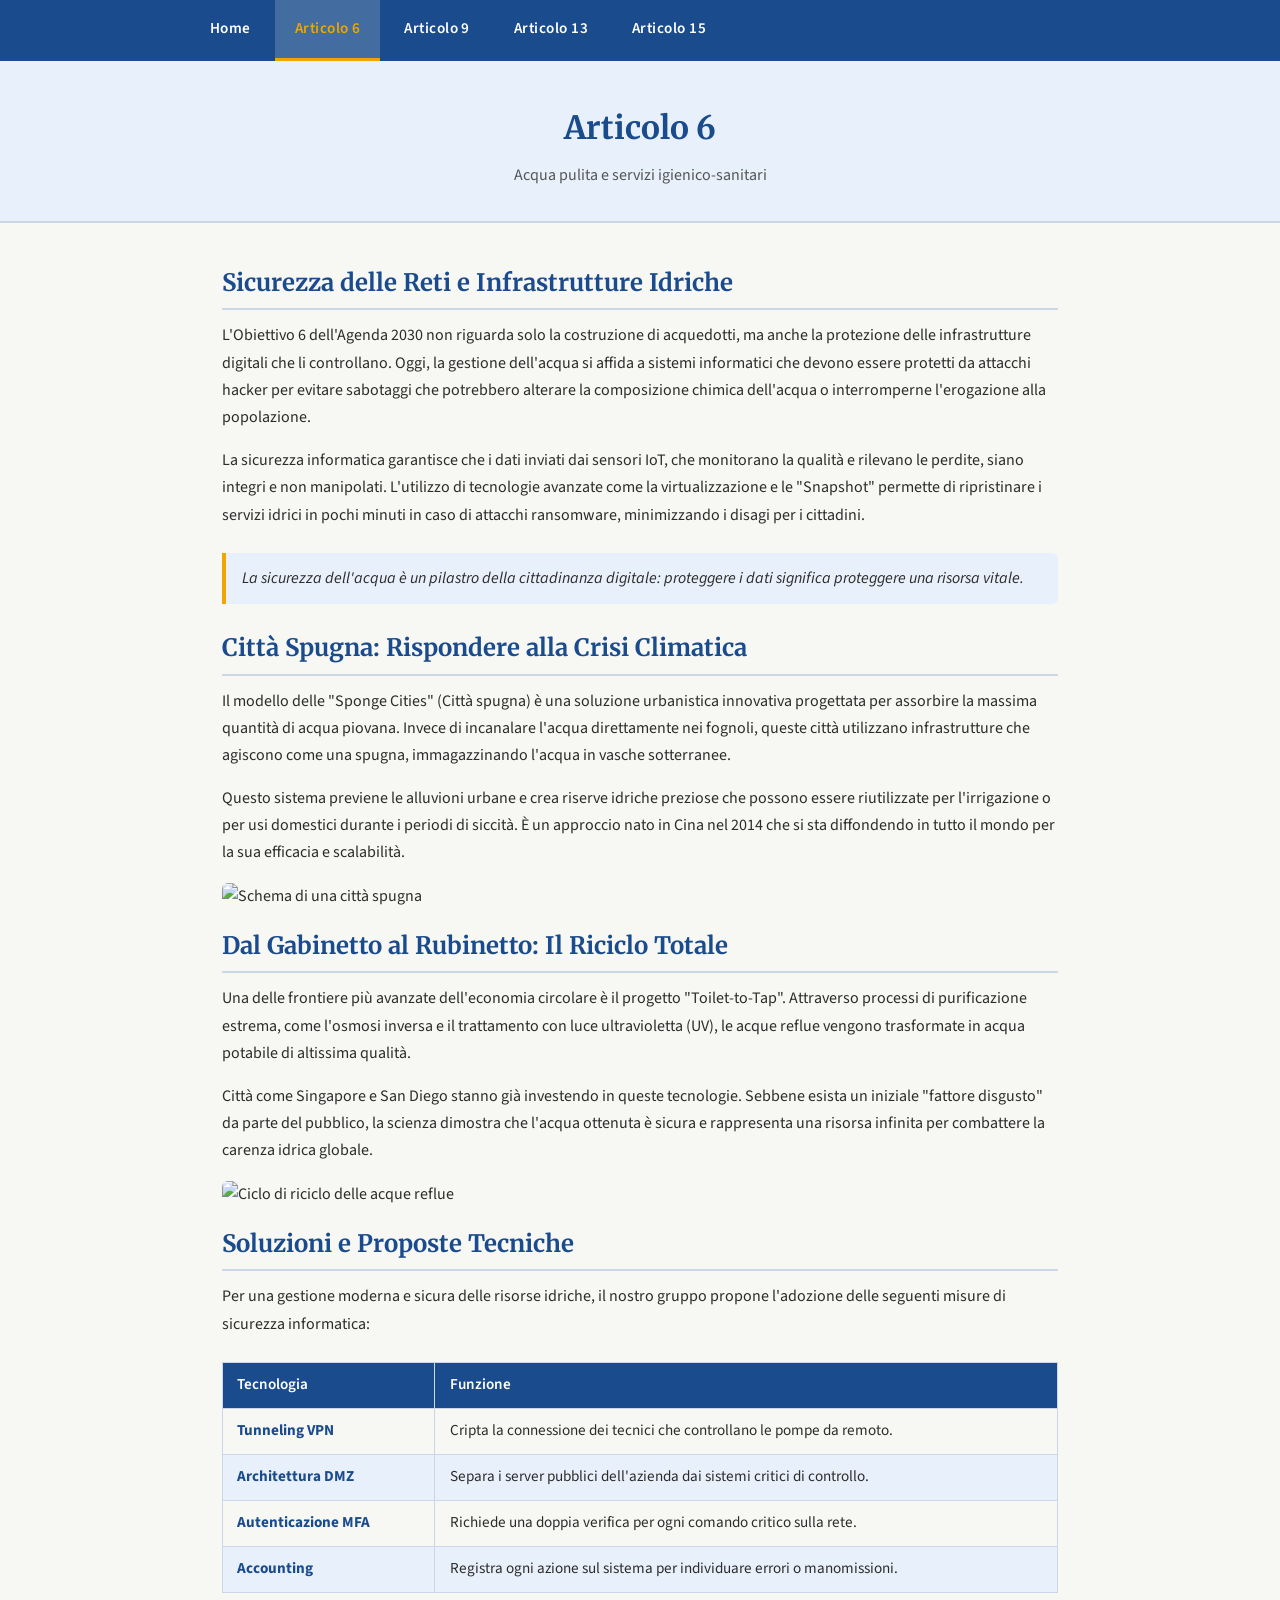
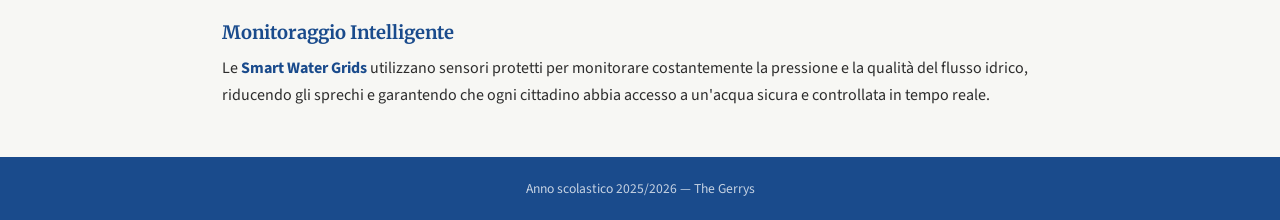
==== pagina1.html @ 5448b6d7 "Add files via upload" ====
<!DOCTYPE html>
<html lang="it">
<head>
  <meta charset="UTF-8">
  <meta name="viewport" content="width=device-width, initial-scale=1.0">
  <title>Articolo 6 - Agenda 2030</title>
  <link rel="stylesheet" href="stile.css">
</head>
<body>

  <nav>
    <ul>
      <li><a href="index.html">Home</a></li>
      <li><a href="pagina1.html" class="attivo">Articolo 6</a></li>
      <li><a href="pagina2.html">Articolo 9</a></li>
      <li><a href="pagina3.html">Articolo 13</a></li>
      <li><a href="pagina4.html">Articolo 15</a></li>
    </ul>
  </nav>

  <header>
    <h1>Articolo 6</h1>
    <p class="sottotitolo">Acqua pulita e servizi igienico-sanitari</p>
  </header>

  <main>

    <h2>Sicurezza delle Reti e Infrastrutture Idriche</h2>
    <p>L'Obiettivo 6 dell'Agenda 2030 non riguarda solo la costruzione di acquedotti, ma anche la protezione delle infrastrutture digitali che li controllano. Oggi, la gestione dell'acqua si affida a sistemi informatici che devono essere protetti da attacchi hacker per evitare sabotaggi che potrebbero alterare la composizione chimica dell'acqua o interromperne l'erogazione alla popolazione.</p>
    
    <p>La sicurezza informatica garantisce che i dati inviati dai sensori IoT, che monitorano la qualità e rilevano le perdite, siano integri e non manipolati. L'utilizzo di tecnologie avanzate come la virtualizzazione e le "Snapshot" permette di ripristinare i servizi idrici in pochi minuti in caso di attacchi ransomware, minimizzando i disagi per i cittadini.</p>

    <blockquote>
      La sicurezza dell'acqua è un pilastro della cittadinanza digitale: proteggere i dati significa proteggere una risorsa vitale.
    </blockquote>

    <h2>Città Spugna: Rispondere alla Crisi Climatica</h2>
    <p>Il modello delle "Sponge Cities" (Città spugna) è una soluzione urbanistica innovativa progettata per assorbire la massima quantità di acqua piovana. Invece di incanalare l'acqua direttamente nei fognoli, queste città utilizzano infrastrutture che agiscono come una spugna, immagazzinando l'acqua in vasche sotterranee.</p>
    
    <p>Questo sistema previene le alluvioni urbane e crea riserve idriche preziose che possono essere riutilizzate per l'irrigazione o per usi domestici durante i periodi di siccità. È un approccio nato in Cina nel 2014 che si sta diffondendo in tutto il mondo per la sua efficacia e scalabilità.</p>

    <img src="img/spongecity.jpg" alt="Schema di una città spugna">

    <h2>Dal Gabinetto al Rubinetto: Il Riciclo Totale</h2>
    <p>Una delle frontiere più avanzate dell'economia circolare è il progetto "Toilet-to-Tap". Attraverso processi di purificazione estrema, come l'osmosi inversa e il trattamento con luce ultravioletta (UV), le acque reflue vengono trasformate in acqua potabile di altissima qualità.</p>
    
    <p>Città come Singapore e San Diego stanno già investendo in queste tecnologie. Sebbene esista un iniziale "fattore disgusto" da parte del pubblico, la scienza dimostra che l'acqua ottenuta è sicura e rappresenta una risorsa infinita per combattere la carenza idrica globale.</p>

    <img src="img/toilet  to tap.jpg" alt="Ciclo di riciclo delle acque reflue">

    <h2>Soluzioni e Proposte Tecniche</h2>
    <p>Per una gestione moderna e sicura delle risorse idriche, il nostro gruppo propone l'adozione delle seguenti misure di sicurezza informatica:</p>
    
    <table>
      <thead>
        <tr>
          <th>Tecnologia</th>
          <th>Funzione</th>
        </tr>
      </thead>
      <tbody>
        <tr>
          <td><strong>Tunneling VPN</strong></td>
          <td>Cripta la connessione dei tecnici che controllano le pompe da remoto.</td>
        </tr>
        <tr>
          <td><strong>Architettura DMZ</strong></td>
          <td>Separa i server pubblici dell'azienda dai sistemi critici di controllo.</td>
        </tr>
        <tr>
          <td><strong>Autenticazione MFA</strong></td>
          <td>Richiede una doppia verifica per ogni comando critico sulla rete.</td>
        </tr>
        <tr>
          <td><strong>Accounting</strong></td>
          <td>Registra ogni azione sul sistema per individuare errori o manomissioni.</td>
        </tr>
      </tbody>
    </table>

    <h3>Monitoraggio Intelligente</h3>
    <p>Le <strong>Smart Water Grids</strong> utilizzano sensori protetti per monitorare costantemente la pressione e la qualità del flusso idrico, riducendo gli sprechi e garantendo che ogni cittadino abbia accesso a un'acqua sicura e controllata in tempo reale.</p>

  </main>

  <footer>
    <p>Anno scolastico 2025/2026 — The Gerrys</p>
  </footer>

</body>
</html>
---- stile.css ----
/* ============================================================
   STILE.CSS — Foglio di stile comune per tutto il sito
   Cambia colori, font e dimensioni qui per aggiornare
   l'aspetto di TUTTE le pagine contemporaneamente.
   ============================================================ */

/* --- Importazione font da Google Fonts --- */
@import url('https://fonts.googleapis.com/css2?family=Merriweather:wght@400;700&family=Source+Sans+3:wght@400;600&display=swap');

/* --- Variabili di colore e font (modificale a piacere) --- */
:root {
  --colore-primario:    #1a4b8c;   /* Blu scuro — navbar e titoli */
  --colore-secondario:  #e8f0fb;   /* Azzurro chiaro — sfondo navbar */
  --colore-accento:     #f0a500;   /* Giallo ambra — link attivo */
  --colore-testo:       #2c2c2c;   /* Grigio scuro — testo del corpo */
  --colore-sfondo:      #f7f7f4;   /* Bianco caldo — sfondo pagina */
  --colore-bordo:       #ccd6e8;   /* Grigio azzurrato — bordi */
  --font-titoli:        'Merriweather', serif;
  --font-corpo:         'Source Sans 3', sans-serif;
  --larghezza-max:      900px;     /* Larghezza massima del contenuto */
}

/* --- Reset di base --- */
*, *::before, *::after {
  box-sizing: border-box;
  margin: 0;
  padding: 0;
}

/* --- Corpo della pagina --- */
body {
  font-family: var(--font-corpo);
  font-size: 1rem;
  color: var(--colore-testo);
  background-color: var(--colore-sfondo);
  line-height: 1.7;
}

/* ============================================================
   NAVBAR
   ============================================================ */
nav {
  background-color: var(--colore-primario);
  padding: 0 2rem;
}

nav ul {
  list-style: none;
  display: flex;
  flex-wrap: wrap;
  gap: 0.25rem;
  max-width: var(--larghezza-max);
  margin: 0 auto;
}

nav ul li a {
  display: block;
  padding: 1rem 1.25rem;
  color: #ffffff;
  text-decoration: none;
  font-family: var(--font-corpo);
  font-weight: 600;
  font-size: 0.95rem;
  letter-spacing: 0.03em;
  transition: background-color 0.2s ease, color 0.2s ease;
  border-bottom: 3px solid transparent;
}

nav ul li a:hover {
  background-color: rgba(255, 255, 255, 0.12);
  border-bottom-color: var(--colore-accento);
}

/* Classe da aggiungere manualmente al link della pagina corrente */
nav ul li a.attivo {
  background-color: rgba(255, 255, 255, 0.18);
  border-bottom-color: var(--colore-accento);
  color: var(--colore-accento);
}

/* ============================================================
   INTESTAZIONE DELLA PAGINA (header)
   ============================================================ */
header {
  background-color: var(--colore-secondario);
  border-bottom: 2px solid var(--colore-bordo);
  padding: 2.5rem 2rem 2rem;
  text-align: center;
}

header h1 {
  font-family: var(--font-titoli);
  font-size: 2rem;
  color: var(--colore-primario);
  margin-bottom: 0.4rem;
}

header p.sottotitolo {
  font-size: 1rem;
  color: #555;
}

/* ============================================================
   CONTENUTO PRINCIPALE (main)
   ============================================================ */
main {
  max-width: var(--larghezza-max);
  margin: 2.5rem auto;
  padding: 0 2rem;
}

/* --- Titoli interni --- */
main h2 {
  font-family: var(--font-titoli);
  font-size: 1.5rem;
  color: var(--colore-primario);
  margin-bottom: 0.75rem;
  padding-bottom: 0.3rem;
  border-bottom: 2px solid var(--colore-bordo);
}

main h3 {
  font-family: var(--font-titoli);
  font-size: 1.15rem;
  color: var(--colore-primario);
  margin: 1.5rem 0 0.4rem;
}

/* --- Paragrafi --- */
main p {
  margin-bottom: 1rem;
}

/* --- Elenchi puntati e numerati --- */
main ul,
main ol {
  margin: 0.5rem 0 1rem 1.5rem;
}

main li {
  margin-bottom: 0.4rem;
}

/* --- Evidenziazione testo importante --- */
main strong {
  color: var(--colore-primario);
}

/* --- Citazioni o box informativi --- */
main blockquote {
  border-left: 4px solid var(--colore-accento);
  background-color: var(--colore-secondario);
  padding: 0.75rem 1rem;
  margin: 1.5rem 0;
  border-radius: 0 6px 6px 0;
  font-style: italic;
}

/* --- Tabelle --- */
main table {
  width: 100%;
  border-collapse: collapse;
  margin: 1.5rem 0;
  font-size: 0.95rem;
}

main th,
main td {
  border: 1px solid var(--colore-bordo);
  padding: 0.6rem 0.9rem;
  text-align: left;
}

main th {
  background-color: var(--colore-primario);
  color: #ffffff;
  font-weight: 600;
}

main tr:nth-child(even) {
  background-color: var(--colore-secondario);
}

/* --- Immagini --- */
main img {
  max-width: 100%;
  height: auto;
  border-radius: 6px;
  display: block;
  margin: 1rem auto;
}

/* ============================================================
   PIÈ DI PAGINA (footer)
   ============================================================ */
footer {
  background-color: var(--colore-primario);
  color: rgba(255, 255, 255, 0.75);
  text-align: center;
  padding: 1.25rem 2rem;
  font-size: 0.85rem;
  margin-top: 3rem;
}

footer a {
  color: var(--colore-accento);
  text-decoration: none;
}

/* ============================================================
   RESPONSIVE — schermi piccoli (tablet e smartphone)
   ============================================================ */
@media (max-width: 640px) {
  nav ul {
    flex-direction: column;
    gap: 0;
  }

  nav ul li a {
    padding: 0.75rem 1rem;
    border-bottom: none;
    border-left: 3px solid transparent;
  }

  nav ul li a:hover,
  nav ul li a.attivo {
    border-bottom: none;
    border-left-color: var(--colore-accento);
  }

  header h1 {
    font-size: 1.5rem;
  }

  main {
    padding: 0 1rem;
  }
}
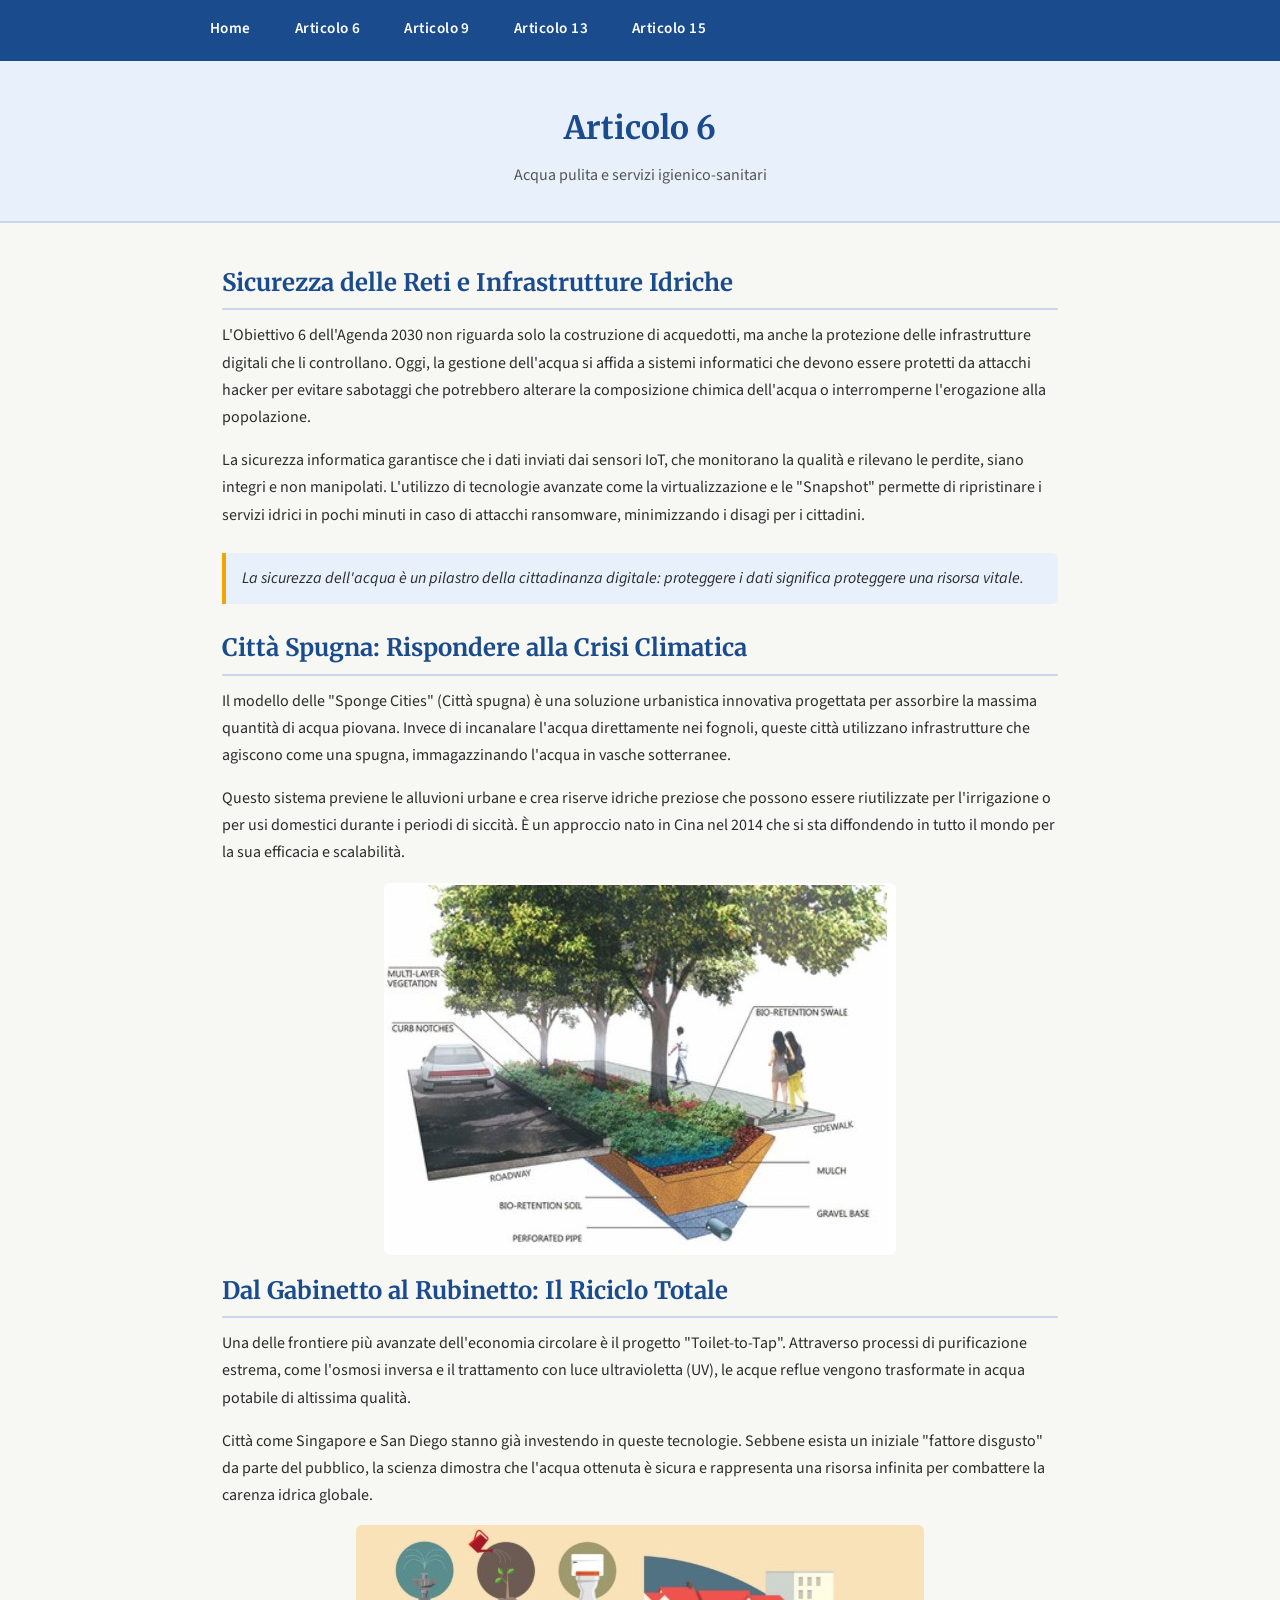
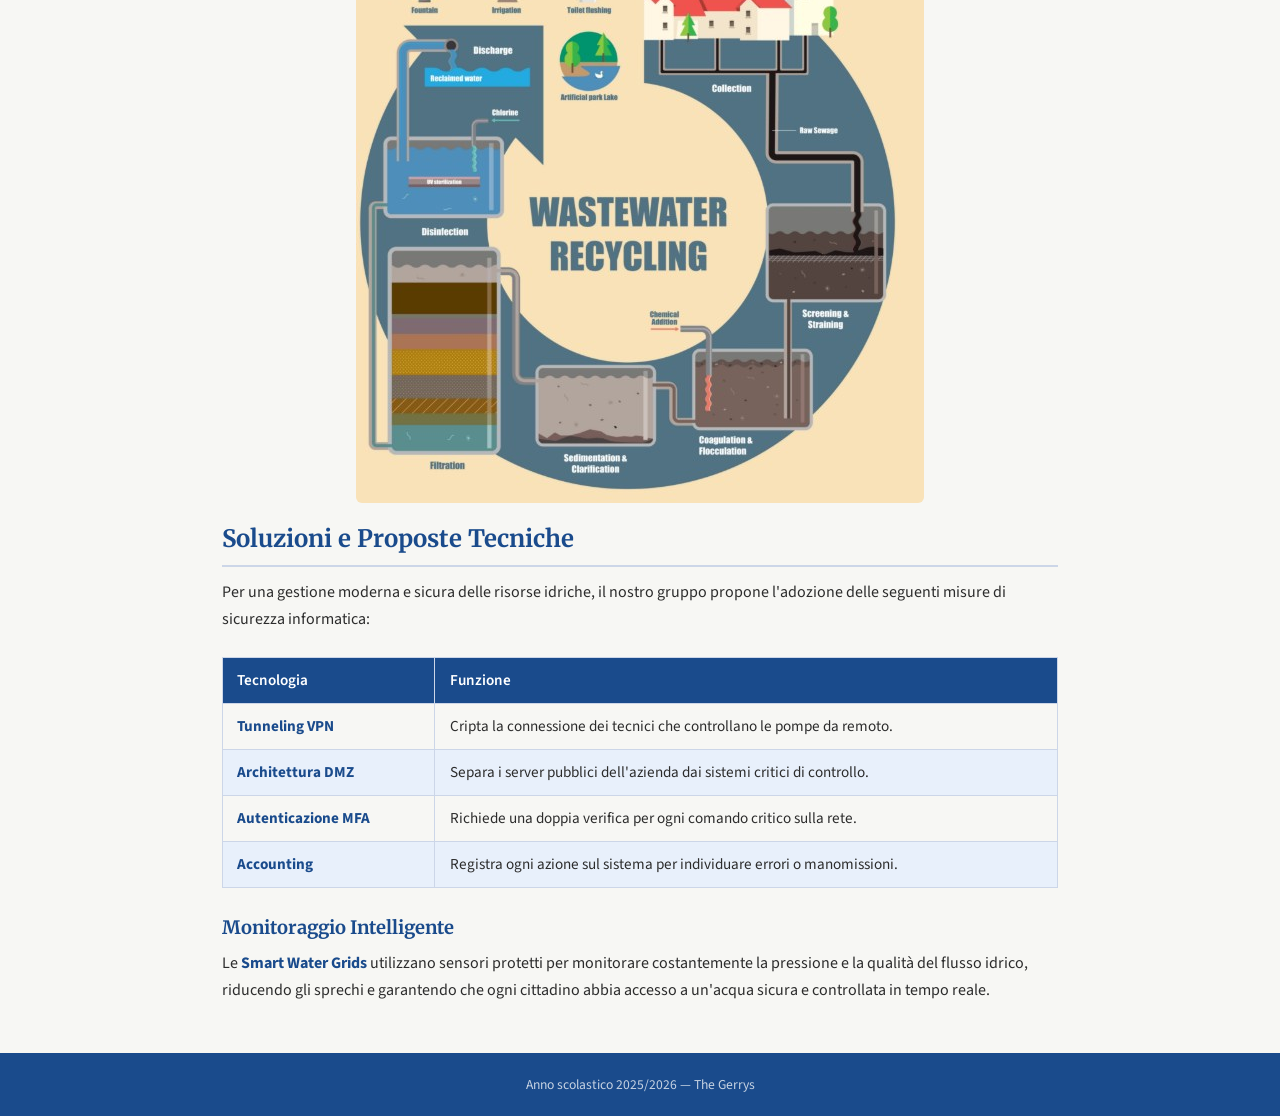
==== commit 5368e8f4: "Update navigation links to new article pages" ====
--- a/pagina1.html
+++ b/pagina1.html
@@ -11,10 +11,10 @@
   <nav>
     <ul>
       <li><a href="index.html">Home</a></li>
-      <li><a href="pagina1.html" class="attivo">Articolo 6</a></li>
-      <li><a href="pagina2.html">Articolo 9</a></li>
-      <li><a href="pagina3.html">Articolo 13</a></li>
-      <li><a href="pagina4.html">Articolo 15</a></li>
+      <li><a href="articolo6.html">Articolo 6</a></li>
+      <li><a href="articolo9.html">Articolo 9</a></li>
+      <li><a href="articolo13.html">Articolo 13</a></li>
+      <li><a href="articolo15.html">Articolo 15</a></li>
     </ul>
   </nav>
 
@@ -88,4 +88,4 @@
   </footer>
 
 </body>
-</html>+</html>
